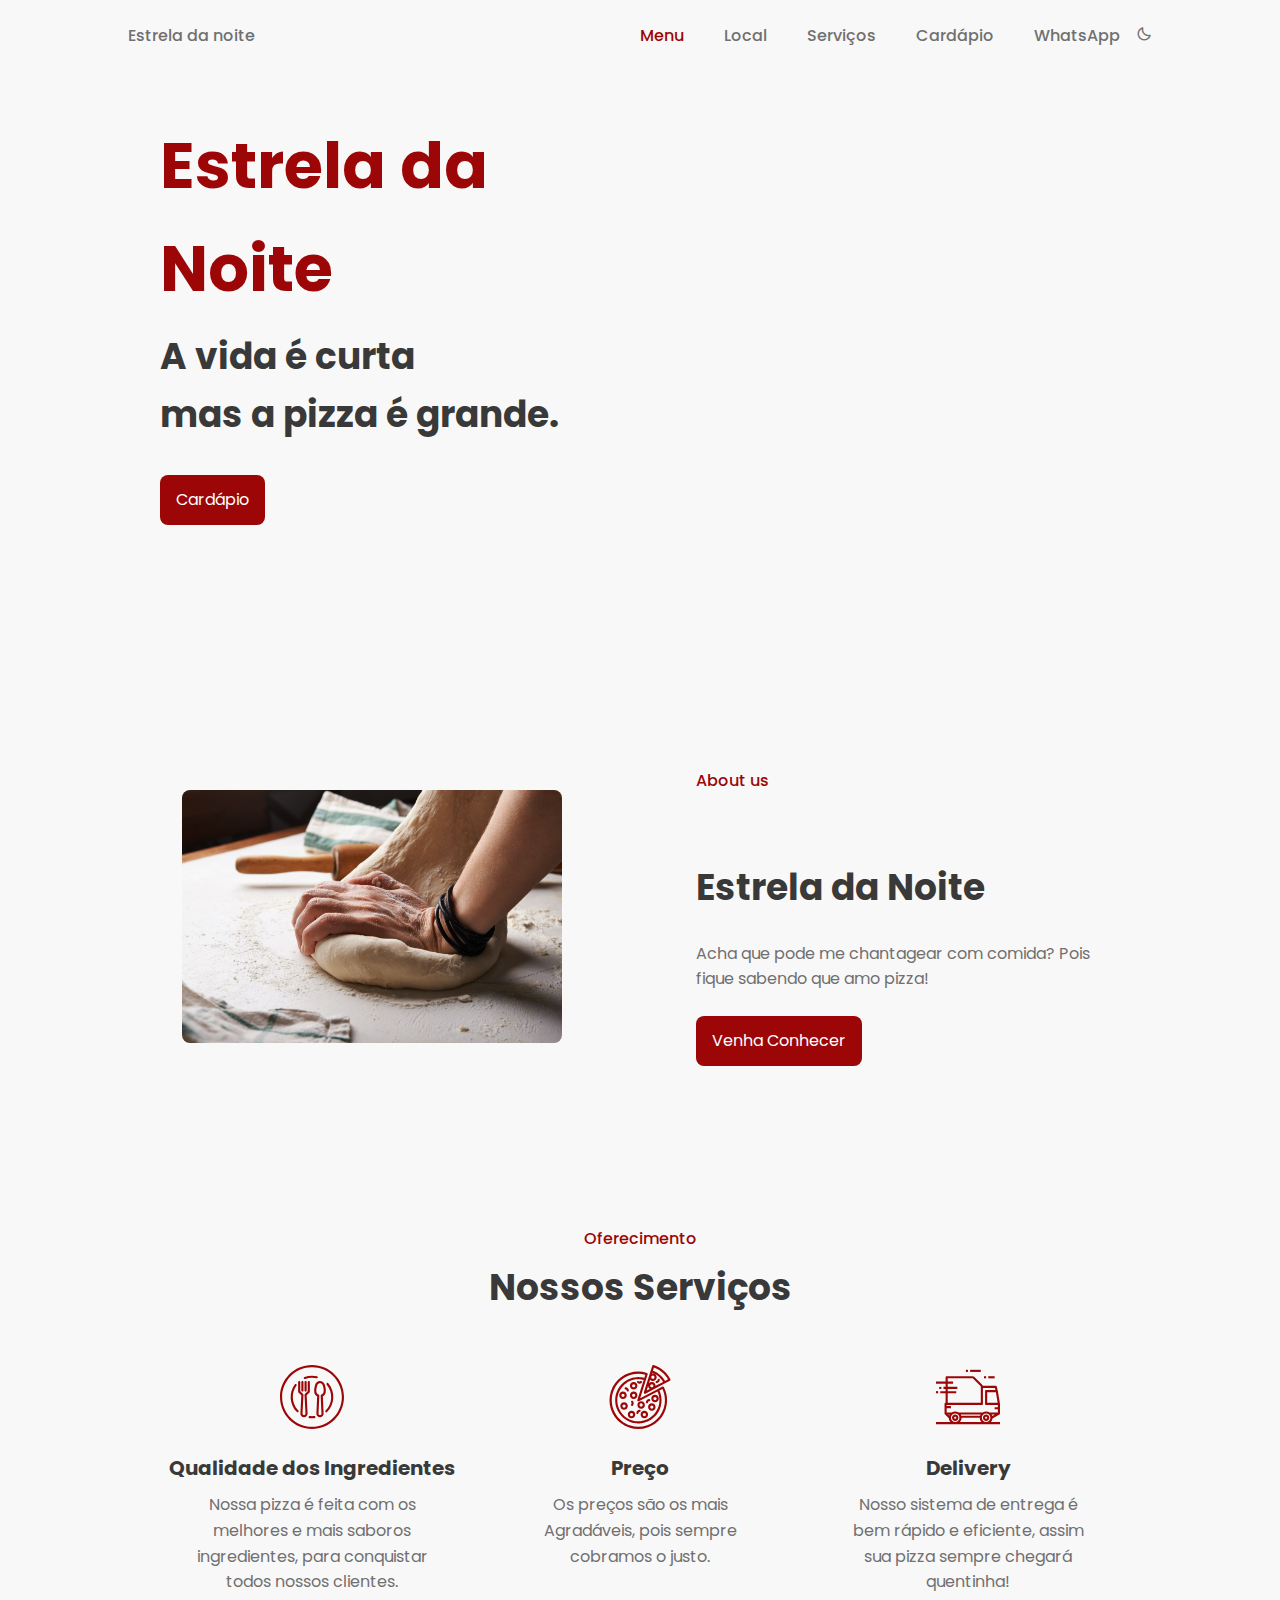
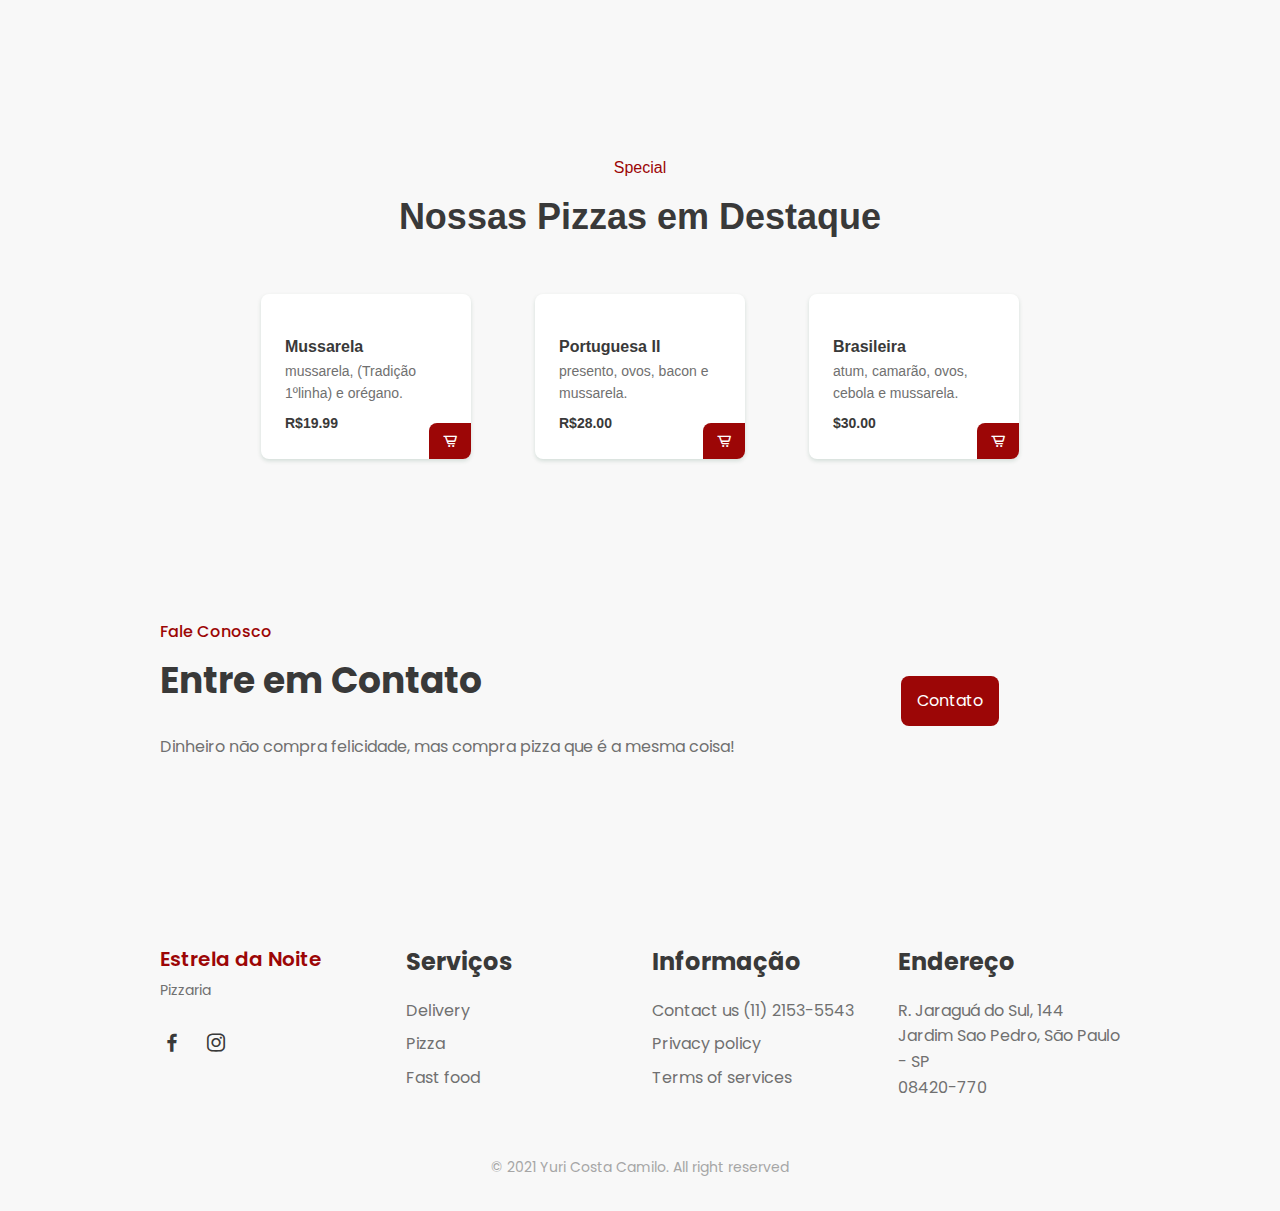
==== index.html @ 84c0f7bd "estrela da noite" ====
<!DOCTYPE html>
<html lang="en">
    <head>
        <meta charset="UTF-8">
        <meta name="viewport" content="width=device-width, initial-scale=1.0">

        <!--========== BOX ICONS ==========-->
        <link href='https://cdn.jsdelivr.net/npm/boxicons@2.0.5/css/boxicons.min.css' rel='stylesheet'>

        <!--========== CSS ==========-->
        <link rel="stylesheet" href="assets/css/styles.css">

        <title>ESTRELA DA NOITE</title>
    </head>
    <body>

        <!--========== SCROLL TOP ==========-->
        <a href="#" class="scrolltop" id="scroll-top">
            <i class='bx bx-chevron-up scrolltop__icon'></i>
        </a>

        <!--========== HEADER ==========-->
        <header class="l-header" id="header">
            <nav class="nav bd-container">
                <a href="#" class="nav__logo">Estrela da noite</a>

                <div class="nav__menu" id="nav-menu">
                    <ul class="nav__list">
                        <li class="nav__item"><a href="#home" class="nav__link active-link">Menu</a></li>
                        <li class="nav__item"><a href="#about" class="nav__link">Local</a></li>
                        <li class="nav__item"><a href="#services" class="nav__link">Serviços</a></li>
                        <li class="nav__item"><a href="test.html" class="nav__link">Cardápio</a></li>
                        <li class="nav__item"><a href="https://api.whatsapp.com/send?phone=5511951758131"  class="nav__link">WhatsApp</a></li>

                        <li><i class='bx bx-moon change-theme' id="theme-button"></i></li>
                    </ul>
                </div>

                <div class="nav__toggle" id="nav-toggle">
                    <i class='bx bx-menu'></i>
                </div>
            </nav>
        </header>

        <main class="l-main">
            <!--========== HOME ==========-->
            <section class="home" id="home">
                <div class="home__container bd-container bd-grid">
                    <div class="home__data">
                        <h1 class="home__title">Estrela da Noite</h1>
                        <h2 class="home__subtitle">A vida é curta <br> mas a pizza é grande.</h2>
                        <a href="test.html" class="button">Cardápio</a>
                    </div>
    
                    <img src="assets/img/pizza.png" alt="" class="home__img">
                </div>
            </section>
            
            <!--========== ABOUT ==========-->
            <section class="about section bd-container" id="about">
                <div class="about__container  bd-grid">
                    <div class="about__data">
                        <span class="section-subtitle about__initial">About us</span>
                        <h2 class="section-title about__initial"> <br> Estrela da Noite</h2>
                        <p class="about__description">Acha que pode me chantagear com comida? Pois fique sabendo que amo pizza! </p>
                        <a href="https://www.google.com/maps/uv?pb=!1s0x94ce6583e6c71ced%3A0x26e6084d7a72dfa0!3m1!7e115!4shttps%3A%2F%2Flh5.googleusercontent.com%2Fp%2FAF1QipOykYQM1sOw3Zblx2_3Pn8ycFoOfxrVxCK2W3Ly%3Dw284-h160-k-no!5sPIZZARIA%20ESTRELA%20DA%20NOITE%20-%20Pesquisa%20Google!15sCgIgAQ&imagekey=!1e10!2sAF1QipOykYQM1sOw3Zblx2_3Pn8ycFoOfxrVxCK2W3Ly&hl=pt-BR&sa=X&ved=2ahUKEwjW-K_fj5rxAhW8lZUCHYuRBH4QoiowCnoECDgQAw" class="button">Venha Conhecer</a>
                    </div>

                    <img src="assets/img/nadya-spetnitskaya-tOYiQxF9-Ys-unsplash.jpg" alt="" class="about__img">
                </div>
            </section>

            <!--========== SERVICES ==========-->
            <section class="services section bd-container" id="services">
                <span class="section-subtitle">Oferecimento</span>
                <h2 class="section-title">Nossos Serviços</h2>

                <div class="services__container  bd-grid">
                    <div class="services__content">
                        <svg class="services__img" xmlns="http://www.w3.org/2000/svg">
                            <path d="M45.3205 21.5702L44.6357 19.3163C43.7659 16.756 40.9852 15.3857 38.4249 
                            16.2556C36.9847 16.7449 35.8536 17.876 35.3643 19.3163L34.6795 21.5702C34.1032 
                            23.471 33.9823 25.4807 34.3264 27.4368C34.6403 29.0838 35.6859 30.4987 37.168 
                            31.2822L36.4011 48.4267C36.2984 49.3836 36.6088 50.339 37.2544 51.0528C38.6428 
                            52.5715 40.9996 52.6771 42.5183 51.2887C42.6004 51.2136 42.6791 51.135 42.7541 
                            51.0528C43.3853 50.3592 43.6952 49.4319 43.6075 48.4982L42.8363 31.28C44.3164 
                            30.4962 45.3603 29.0822 45.6736 27.4368C46.0177 25.4807 45.8968 23.471 45.3205 
                            21.5702ZM43.5723 27.0656C43.3413 28.2488 42.4981 29.2196 41.3589 29.6139C40.9265 
                            29.7764 40.648 30.1988 40.6688 30.6603L41.4795 48.6667C41.5168 49.0199 41.4003 
                            49.372 41.1595 49.6331C40.5172 50.269 39.4828 50.269 38.8405 49.6331C38.5877 
                            49.351 38.4729 48.9712 38.5269 48.5963L39.3312 30.6603C39.352 30.1988 39.0735 
                            29.7764 38.6411 29.6139C37.5019 29.2196 36.6587 28.2488 36.4277 27.0656C36.1424 
                            25.4416 36.2429 23.7732 36.7211 22.1952L37.4059 19.9403C37.9357 18.5076 39.5267 
                            17.7758 40.9595 18.3056C41.7169 18.5858 42.314 19.183 42.5941 19.9403L43.2789 
                            22.1952C43.7565 23.7734 43.8571 25.4416 43.5723 27.0656Z"/>
                            <path d="M28.8 16C28.2109 16 27.7333 16.4776 27.7333 17.0667V26.2251L24.8459 
                            29.1125C24.6323 29.3253 24.5187 29.6188 24.5333 29.92L25.4667 48.5867C25.4889 
                            48.9892 25.3428 49.3829 25.0635 49.6736C24.4796 50.2627 23.5287 50.2669 22.9395 
                            49.6829C22.9363 49.6799 22.9332 49.6767 22.9301 49.6736C22.6507 49.3829 22.5047 
                            48.9892 22.5269 48.5867L23.4667 29.92C23.4816 29.6189 23.3684 29.3256 23.1552 
                            29.1125L20.2667 26.2251V17.0667C20.2667 16.4776 19.7891 16 19.2 16C18.6109 
                            16 18.1333 16.4776 18.1333 17.0667V26.6667C18.1333 26.9496 18.2459 27.2208 
                            18.4459 27.4208L21.3109 30.2869L20.4011 48.4832C20.3043 50.4708 21.8371 
                            52.1607 23.8247 52.2575C25.8123 52.3543 27.5021 50.8215 27.5989 48.8339C27.6047 
                            48.7171 27.6047 48.6001 27.5989 48.4833L26.6891 30.2871L29.5541 27.4209C29.7541 
                            27.2209 29.8667 26.9497 29.8667 26.6668V17.0668C29.8667 16.4776 29.3891 16 28.8 16Z"/>
                            <path d="M22.4 16C21.8109 16 21.3333 16.4776 21.3333 17.0667V25.6C21.3333 26.1891 
                            21.8109 26.6667 22.4 26.6667C22.9891 26.6667 23.4667 26.1891 23.4667 25.6V17.0667C23.4667 
                            16.4776 22.9891 16 22.4 16Z"/>
                            <path d="M25.6 16C25.0109 16 24.5333 16.4776 24.5333 17.0667V25.6C24.5333 26.1891 
                            25.0109 26.6667 25.6 26.6667C26.1891 26.6667 26.6667 26.1891 26.6667 25.6V17.0667C26.6667 
                            16.4776 26.1891 16 25.6 16Z"/>
                            <path d="M32 0C14.3269 0 0 14.3269 0 32C0 49.6731 14.3269 64 32 64C49.6731 64 64 49.6731 
                            64 32C63.98 14.3352 49.6648 0.02 32 0ZM32 61.8667C15.5051 61.8667 2.13333 48.4949 
                            2.13333 32C2.13333 15.5051 15.5051 2.13333 32 2.13333C48.4949 2.13333 61.8667 
                            15.5051 61.8667 32C61.8479 48.4871 48.4871 61.8479 32 61.8667Z"/>
                            <path d="M35.4625 52.0229C35.4053 51.4367 34.8836 51.0077 34.2972 51.0649C34.2835 
                            51.0663 34.2697 51.0679 34.256 51.0697L34.2603 51.0687C32.7585 51.2431 31.2415 
                            51.2431 29.7397 51.0687C29.1544 51 28.6244 51.4188 28.5557 52.0041C28.4871 
                            52.5895 28.9059 53.1195 29.4912 53.1881C31.1567 53.3827 32.8391 53.3827 
                            34.5045 53.1881C35.0908 53.1311 35.5197 52.6093 35.4625 52.0229Z"/>
                            <path d="M48.32 18.2549C47.9414 17.8035 47.2686 17.7445 46.8173 18.1231C46.8158 
                            18.1243 46.8144 18.1257 46.8128 18.1269C46.3625 18.5066 46.3052 19.1794 46.6848 
                            19.6298C53.1161 27.2645 52.6241 38.5537 45.553 45.5999C45.1357 46.0158 45.1345 
                            46.6914 45.5504 47.1087C45.9662 47.5261 46.6418 47.5273 47.0592 47.1114C54.9174 
                            39.283 55.4654 26.7387 48.32 18.2549Z"/>
                            <path d="M24.851 14.0992C24.8505 14.0992 24.85 14.0991 24.8495 14.0991C24.8487 
                            14.0991 24.8478 14.0992 24.8469 14.0992H24.851Z"/>
                            <path d="M37.0315 11.263C32.8628 10.2639 28.4908 10.5324 24.4757 12.0342C23.9243 
                            12.2415 23.6455 12.8567 23.8528 13.408C24.0091 13.8236 24.4064 14.0987 24.8503 
                            14.0991C24.9779 14.0984 25.1043 14.0751 25.2235 14.0299C28.8392 12.6778 32.7763 
                            12.4363 36.5301 13.3366C37.1028 13.475 37.6792 13.1231 37.8176 12.5504C37.956 
                            11.9778 37.6041 11.4014 37.0315 11.263Z"/>
                            <path d="M18.3989 45.5466C14.8031 41.9569 12.7877 37.081 12.8 32C12.7895 
                            27.9405 14.0753 23.9837 16.4704 20.7061C16.8244 20.2352 16.7296 19.5665 
                            16.2587 19.2125C15.7877 18.8585 15.1191 18.9533 14.7651 19.4243C14.7588 
                            19.4327 14.7527 19.441 14.7467 19.4496C8.5796 27.928 9.48706 39.6308 
                            16.8875 47.057C17.3045 47.4744 17.9811 47.4746 18.3984 47.0576C18.8157 
                            46.6405 18.816 45.964 18.3989 45.5466Z"/>
                        </svg>
                        <h3 class="services__title">Qualidade dos Ingredientes</h3>
                        <p class="services__description">Nossa pizza é feita com os melhores e mais saboros ingredientes, para conquistar todos nossos clientes.</p>
                    </div>

                    <div class="services__content">
                        <svg class="services__img" xmlns="http://www.w3.org/2000/svg">
                            <g clip-path="url(#clip0)">
                            <path d="M55.82 22.0395C55.5475 21.5164 54.9027 21.3132 54.3795 21.5855L54.3794 
                            21.5857L49.4885 24.1283H49.481L32.1524 33.1455L38.0258 14.5397C38.0258 14.5323 
                            38.0343 14.5269 38.0364 14.5184L39.6917 9.24302C39.8672 8.68077 39.5542 8.08249 
                            38.9922 7.90602C23.9044 3.04166 7.72977 11.3293 2.86527 26.4172C-1.99923 41.5051 
                            6.28852 57.6796 21.3763 62.5441C21.4918 62.5813 21.6074 62.6178 21.7234 62.6535C24.5311 
                            63.5434 27.4587 63.9975 30.4042 64.0002C42.9131 63.965 53.9649 55.8488 57.7422 
                            43.9239C60.0541 36.6656 59.3619 28.7836 55.82 22.0395ZM29.3406 34.962C29.164 
                            35.5247 29.4769 36.1241 30.0396 36.3008C30.3091 36.3854 30.601 36.3598 30.8517 
                            36.2296L49.4682 26.5439C49.5504 26.7222 49.638 26.8984 49.7149 27.0778C49.8216 
                            27.3362 49.9284 27.5957 50.0352 27.8584C50.173 28.2183 50.2969 28.5814 50.4133 
                            28.9466C50.5019 29.2243 50.5884 29.503 50.6653 29.7828C50.7625 30.1405 50.8457 
                            30.5015 50.9237 30.8635C50.9867 31.1539 51.0508 31.4433 51.101 31.7349C51.1629 
                            32.0969 51.2078 32.46 51.2505 32.8241C51.2857 33.1178 51.3242 33.4104 51.3466 
                            33.7051C51.3744 34.0778 51.3808 34.4526 51.3882 34.8253C51.3946 35.1126 51.4085 
                            35.3988 51.4021 35.686C51.3946 36.0822 51.3605 36.4784 51.3306 36.8746C51.3092 
                            37.1394 51.2996 37.4086 51.2697 37.6691C51.2163 38.1219 51.1341 38.5725 51.0561 
                            39.0232C51.0187 39.2304 50.9953 39.4386 50.9493 39.6447C50.8084 40.3036 50.6386 
                            40.9603 50.4325 41.6118C48.7654 46.9422 45.0355 51.3845 40.074 53.9491C39.6361 
                            54.1776 39.1865 54.3687 38.738 54.5642C28.0956 59.2052 15.7058 54.3402 11.0648 
                            43.6977C7.01535 34.4119 10.1643 23.5587 18.5549 17.8822C19.2289 17.4217 19.9288 
                            17.0002 20.6512 16.62C21.2172 16.3252 21.7949 16.0658 22.3769 15.8255C22.4784 
                            15.7828 22.5798 15.74 22.6823 15.6995C23.2519 15.4767 23.8243 15.2783 24.3995 
                            15.1047C24.4977 15.0748 24.5981 15.0502 24.6974 15.0224C25.2613 14.8633 25.8283 
                            14.7245 26.4007 14.6145C26.4456 14.6059 26.4904 14.5942 26.5363 14.5857C27.1344 
                            14.4789 27.7377 14.3956 28.3432 14.3368L28.6956 14.3048C29.2936 14.2578 29.8938 
                            14.2322 30.495 14.2375C30.5879 14.2375 30.6797 14.2439 30.7716 14.2461C31.3109 
                            14.2567 31.8512 14.2909 32.3905 14.3443C32.5144 14.3561 32.6372 14.3657 32.7611 
                            14.3796C33.3569 14.4507 33.9522 14.5461 34.5466 14.6657C34.6715 14.6914 34.7965 14.7234 34.9214 
                            14.7512C35.1681 14.8067 35.4137 14.8804 35.6604 14.9445L29.3406 34.962ZM55.6993 43.2777C51.2801 
                            57.2726 36.3525 65.0352 22.3577 60.616C15.642 58.4955 10.0427 53.7957 6.79003 47.5492C-0.00601205
                            34.5574 5.01667 18.5164 18.0083 11.7204C23.9533 8.61056 30.8553 7.86704 37.3263 9.6392L36.3097 
                            12.8824C36.0897 12.8236 35.8675 12.7895 35.6465 12.7382C35.3261 12.6613 34.9983 12.5887 34.6726 
                            12.5246C34.2743 12.4488 33.877 12.3879 33.4776 12.3335C33.1412 12.2865 32.8059 12.2406 32.4695 
                            12.2096C32.0733 12.1722 31.6793 12.1541 31.2842 12.137C30.9457 12.1231 30.6082 12.1071 30.2707 
                            12.1071C29.8724 12.1071 29.4762 12.1306 29.079 12.153C28.7458 12.1712 28.4148 12.1829 28.0837 
                            12.216C27.6779 12.2555 27.2743 12.3228 26.8717 12.3826C26.5513 12.4307 26.2309 12.4702 25.917 
                            12.5321C25.4984 12.6154 25.084 12.7254 24.6686 12.8311C24.3728 12.9069 24.0749 12.9699 23.7812 
                            13.0575C23.338 13.1899 22.9013 13.3533 22.4634 13.5135C22.205 13.6075 21.9434 13.6854 21.6881 
                            13.7901C21.1542 14.0037 20.6363 14.2557 20.1173 14.512C19.9667 14.5867 19.8108 14.6444 19.6613 
                            14.7256C19.0408 15.0459 18.446 15.4037 17.864 15.7742C7.77422 22.2215 4.26621 35.2991 9.77477 
                            45.9303C9.78332 45.9474 9.78972 45.9645 9.79827 45.9805C9.81963 46.0211 9.84632 46.0574 9.86661 
                            46.0979C12.6976 51.506 17.5617 55.5673 23.3882 57.3877C23.4202 57.3983 23.4523 57.4037 23.4833 
                            57.4133C24.1154 57.6098 24.7519 57.7732 25.3916 57.9141C25.6222 57.9654 25.854 58.0049 26.0857 
                            58.0497C26.5395 58.1352 26.9945 58.2099 27.4505 58.2633C27.7046 58.2954 27.9577 58.3263 28.2119 
                            58.3509C28.6871 58.3957 29.1623 58.4224 29.6375 58.4374C29.8511 58.4449 30.0646 58.4609 30.2697 
                            58.462C30.3081 58.462 30.3466 58.462 30.385 58.462C30.9681 58.462 31.5501 58.4321 32.1299 
                            58.3872C32.3061 58.3733 32.4813 58.3573 32.6564 58.3391C33.2843 58.2772 33.9101 58.196 34.5306 
                            58.0818C34.6373 58.0626 34.7441 58.0359 34.8509 58.0145C35.4148 57.9077 35.9743 57.7668 36.5307 
                            57.6119C36.677 57.5713 36.8233 57.534 36.9685 57.4902C37.5836 57.3065 38.1913 57.094 38.7936 
                            56.858C38.9281 56.8046 39.0605 56.7512 39.194 56.6935C39.8241 56.4319 40.4488 56.1521 41.0607 
                            55.8392C46.5215 53.0152 50.6262 48.1245 52.4604 42.2568C52.4924 42.1564 52.5106 42.0539 52.5405 
                            41.9535C52.7274 41.3352 52.8961 40.7158 53.0296 40.0911C53.0819 39.8455 53.1107 39.5988 53.1545 
                            39.3521C53.2421 38.8673 53.3318 38.3835 53.3884 37.8966C53.4204 37.6189 53.429 37.3413 53.4514 
                            37.0626C53.4866 36.6066 53.5251 36.1516 53.5336 35.6967C53.54 35.402 53.524 35.1083 53.5187 
                            34.8136C53.5101 34.3768 53.5027 33.9401 53.4685 33.5044C53.445 33.1979 53.4023 32.8935 53.367 
                            32.5881C53.3168 32.1684 53.2666 31.7509 53.1951 31.3344C53.1396 31.014 53.068 30.7044 52.9997 
                            30.3893C52.9121 29.991 52.8224 29.5938 52.7146 29.1986C52.6249 28.8783 52.5213 28.5515 
                            52.4177 28.229C52.297 27.8552 52.1721 27.4815 52.0322 27.1141C51.9051 26.7788 51.7652 
                            26.4467 51.6221 26.1156C51.5399 25.9266 51.4758 25.7333 51.3882 25.5454L54.4007 
                            23.9777C57.2654 30.0137 57.7296 36.9125 55.6993 43.2777Z"/>
                            <path d="M62.4099 14.2524C58.9465 7.45084 52.8892 2.33112 45.6056 0.0494396C45.0432 -0.127563 44.4439 
                            0.184527 44.2665 0.74677L42.5888 6.06592L35.8686 27.366C35.7386 27.7788 35.8706 28.2291 36.2029 
                            28.5065C36.5352 28.7839 37.002 28.8333 37.385 28.6315L57.0448 18.2729L61.9571 15.6833C62.4744 
                            15.4107 62.6762 14.7729 62.4099 14.2524ZM44.8965 10.6002C45.7812 10.6002 46.4984 11.3174 46.4984 
                            12.202C46.4984 13.0866 45.7812 13.8038 44.8965 13.8038C44.0119 13.8038 43.2947 13.0866 43.2947 
                            12.202C43.2947 11.3174 44.0119 10.6002 44.8965 10.6002ZM38.6878 25.5314L40.1167 21.0003C40.1946 
                            22.1759 40.8244 23.2453 41.8146 23.8836L38.6878 25.5314ZM43.8287 22.3469C42.944 22.3469 42.2268 
                            21.6297 42.2268 20.7451C42.2268 19.8605 42.944 19.1433 43.8287 19.1433C44.7133 19.1433 45.4305 
                            19.8605 45.4305 20.7451C45.4305 21.6299 44.7133 22.3469 43.8287 22.3469ZM47.5673 20.8583C47.5673 
                            20.8188 47.5791 20.7825 47.5791 20.743C47.5884 18.6876 45.9297 17.0139 43.8744 17.0046C42.7351 16.9994 
                            41.6562 17.5164 40.9464 18.4075L42.1136 14.672C43.4742 16.2298 45.84 16.3897 47.3979 15.0292C48.9557 
                            13.6686 49.1156 11.3028 47.7551 9.74493C46.8342 8.69052 45.4021 8.23774 44.0424 8.57119L44.2944 
                            7.77561C44.4759 7.84289 44.6607 7.90482 44.8401 7.97744C45.0857 8.07675 45.3302 8.17714 45.5705 
                            8.28499C45.9379 8.44945 46.2967 8.62778 46.6523 8.81253C46.8744 8.92786 47.0997 9.03999 47.3176 
                            9.16386C47.6956 9.37744 48.0651 9.61024 48.425 9.84731C48.6022 9.96264 48.7849 10.0694 48.9589 
                            10.1912C49.4722 10.5472 49.9706 10.9269 50.454 11.3306L50.4945 11.3616C50.9858 11.777 51.4556 12.2159 
                            51.9052 12.6804C52.0494 12.8278 52.1829 12.988 52.3238 13.1396C52.6218 13.46 52.9154 13.79 53.1942 
                            14.1327C53.3501 14.325 53.4964 14.5257 53.6459 14.7244C53.8904 15.0447 54.1286 15.3758 54.355 15.7143C54.5002 
                            15.9279 54.6401 16.1553 54.7821 16.3796C54.8889 16.5494 54.9818 16.7266 55.0822 16.8996L47.5673 20.8583ZM56.9829 
                            15.8937C56.8654 15.6876 56.7287 15.4964 56.6049 15.2946C56.45 15.0415 56.2941 14.7884 56.1297 14.5471C55.883 
                            14.1765 55.6213 13.8188 55.3544 13.4653C55.1867 13.2421 55.0233 13.0147 54.8471 12.799C54.5428 12.4231 54.2203 
                            12.0664 53.8946 11.7118C53.7355 11.5399 53.5859 11.3594 53.4215 11.1918C52.9271 10.6877 52.4145 10.204 51.8763 
                            9.748L51.8602 9.73305C51.3167 9.27386 50.7486 8.8435 50.1634 8.43663C49.9722 8.30421 49.7704 8.18781 49.576 
                            8.06074C49.1724 7.79697 48.7655 7.53854 48.3448 7.3004C48.1034 7.16478 47.8546 7.04304 47.6079 6.91489C47.2139 
                            6.71093 46.8177 6.51337 46.4108 6.33076C46.1428 6.21222 45.8715 6.10223 45.5981 5.9933C45.3771 5.90467 45.1646 
                            5.80108 44.9403 5.71886L45.9783 2.42229C51.9362 4.55766 56.9208 8.77582 60.0125 14.2983L56.9829 15.8937Z"/>
                            <path d="M25.6746 17.0076C23.6103 17.0076 21.937 18.6809 21.937 20.7452C21.937 22.8094 23.6103 24.4828 25.6746 
                            24.4828C27.7388 24.4828 29.4122 22.8094 29.4122 20.7452C29.4122 18.6809 27.7388 17.0076 25.6746 17.0076ZM25.6746 
                            22.347C24.7899 22.347 24.0727 21.6298 24.0727 20.7452C24.0727 19.8606 24.7899 19.1433 25.6746 19.1433C26.5592 
                            19.1433 27.2764 19.8606 27.2764 20.7452C27.2764 21.6299 26.5592 22.347 25.6746 22.347Z"/>
                            <path d="M14.9957 26.6185C12.9315 26.6185 11.2581 28.2919 11.2581 30.3561C11.2581 32.4204 12.9315 34.0938 14.9957 
                            34.0938C17.0599 34.0938 18.7333 32.4204 18.7333 30.3561C18.7333 28.2919 17.0599 26.6185 14.9957 26.6185ZM14.9957 
                            31.958C14.1111 31.958 13.3938 31.2408 13.3938 30.3561C13.3938 29.4715 14.1111 28.7543 14.9957 28.7543C15.8803 
                            28.7543 16.5975 29.4715 16.5975 30.3561C16.5975 31.2409 15.8803 31.958 14.9957 31.958Z"/>
                            <path d="M25.6746 26.6185C23.6103 26.6185 21.937 28.2919 21.937 30.3561C21.937 32.4204 23.6103 34.0938 
                            25.6746 34.0938C27.7388 34.0938 29.4122 32.4204 29.4122 30.3561C29.4122 28.2919 27.7388 26.6185 25.6746 
                            26.6185ZM25.6746 31.958C24.7899 31.958 24.0727 31.2408 24.0727 30.3561C24.0727 29.4715 24.7899 28.7543 
                            25.6746 28.7543C26.5592 28.7543 27.2764 29.4715 27.2764 30.3561C27.2764 31.2409 26.5592 31.958 25.6746 31.958Z"/>
                            <path d="M36.3534 45.8406C34.2892 45.8406 32.6158 47.514 32.6158 49.5782C32.6158 51.6424 34.2892 53.3158 
                            36.3534 53.3158C38.4177 53.3158 40.0911 51.6424 40.0911 49.5782C40.0911 47.514 38.4177 45.8406 36.3534 
                            45.8406ZM36.3534 51.18C35.4688 51.18 34.7516 50.4628 34.7516 49.5782C34.7516 48.6936 35.4688 47.9764 
                            36.3534 47.9764C37.2381 47.9764 37.9553 48.6936 37.9553 49.5782C37.9553 50.4629 37.2381 51.18 36.3534 51.18Z"/>
                            <path d="M43.8287 38.3654C41.7644 38.3654 40.091 40.0387 40.091 42.103C40.091 44.1672 41.7644 45.8406 43.8287 
                            45.8406C45.8929 45.8406 47.5663 44.1672 47.5663 42.103C47.5663 40.0387 45.8929 38.3654 43.8287 38.3654ZM43.8287 
                            43.7048C42.944 43.7048 42.2268 42.9876 42.2268 42.103C42.2268 41.2184 42.944 40.5011 43.8287 40.5011C44.7133 
                            40.5011 45.4305 41.2184 45.4305 42.103C45.4305 42.9877 44.7133 43.7048 43.8287 43.7048Z"/>
                            <path d="M47.0323 29.8223C44.9681 29.8223 43.2947 31.4956 43.2947 33.5599C43.2947 35.6241 44.9681 37.2975 47.0323 
                            37.2975C49.0966 37.2975 50.7699 35.6241 50.7699 33.5599C50.7699 31.4956 49.0966 29.8223 47.0323 29.8223ZM47.0323 
                            35.1617C46.1477 35.1617 45.4305 34.4445 45.4305 33.5599C45.4305 32.6753 46.1477 31.958 47.0323 31.958C47.9169 
                            31.958 48.6342 32.6753 48.6342 33.5599C48.6342 34.4446 47.9169 35.1617 47.0323 35.1617Z"/>
                            <path d="M16.0636 37.2975C13.9993 37.2975 12.326 38.9709 12.326 41.0351C12.326 43.0993 13.9993 44.7727 16.0636 
                            44.7727C18.1278 44.7727 19.8012 43.0993 19.8012 41.0351C19.8012 38.9709 18.1278 37.2975 16.0636 37.2975ZM16.0636 
                            42.6369C15.179 42.6369 14.4617 41.9197 14.4617 41.0351C14.4617 40.1505 15.179 39.4333 16.0636 39.4333C16.9482 
                            39.4333 17.6654 40.1505 17.6654 41.0351C17.6654 41.9198 16.9482 42.6369 16.0636 42.6369Z"/>
                            <path d="M33.1498 36.2296C31.0856 36.2296 29.4122 37.903 29.4122 39.9672C29.4122 42.0314 31.0856 43.7048 33.1498 
                            43.7048C35.214 43.7048 36.8874 42.0314 36.8874 39.9672C36.8874 37.903 35.214 36.2296 33.1498 36.2296ZM33.1498 
                            41.5691C32.2652 41.5691 31.5479 40.8518 31.5479 39.9672C31.5479 39.0826 32.2652 38.3654 33.1498 38.3654C34.0344 
                            38.3654 34.7516 39.0826 34.7516 39.9672C34.7516 40.852 34.0344 41.5691 33.1498 41.5691Z"/>
                            <path d="M23.5388 45.8406C21.4746 45.8406 19.8012 47.514 19.8012 49.5782C19.8012 51.6424 21.4746 53.3158 23.5388 
                            53.3158C25.603 53.3158 27.2764 51.6424 27.2764 49.5782C27.2764 47.514 25.603 45.8406 23.5388 45.8406ZM23.5388 
                            51.18C22.6542 51.18 21.937 50.4628 21.937 49.5782C21.937 48.6936 22.6542 47.9764 23.5388 47.9764C24.4234 
                            47.9764 25.1406 48.6936 25.1406 49.5782C25.1406 50.4629 24.4234 51.18 23.5388 51.18Z"/>
                            <path d="M17.6654 22.347C17.0757 22.347 16.5975 22.8252 16.5975 23.4149C16.5975 24.0047 17.0757 24.4828 17.6654 
                            24.4828C18.2551 24.4828 18.7333 24.961 18.7333 25.5507C18.7333 26.1405 19.2114 26.6186 19.8012 26.6186C20.3909 
                            26.6186 20.8691 26.1405 20.8691 25.5507C20.8691 23.7815 19.4348 22.347 17.6654 22.347Z"/>
                            <path d="M31.5479 44.7727C29.7786 44.7727 28.3443 46.207 28.3443 47.9764C28.3443 48.5661 28.8224 49.0443 29.4122 
                            49.0443C30.0019 49.0443 30.4801 48.5661 30.4801 47.9764C30.4801 47.3866 30.9582 46.9085 31.5479 46.9085C32.1377 
                            46.9085 32.6158 46.4303 32.6158 45.8406C32.6158 45.2509 32.1377 44.7727 31.5479 44.7727Z"/>
                            <path d="M33.8135 16.252C33.3962 15.835 32.72 15.8353 32.303 16.2526C31.8806 16.6564 31.2153 16.6564 30.793 
                            16.2526C30.3759 15.8353 29.6997 15.835 29.2824 16.252C28.8651 16.6691 28.8649 17.3453 29.2819 17.7626C30.5327 
                            19.0141 32.561 19.0147 33.8126 17.764C33.8131 17.7635 33.8135 17.7631 33.814 17.7626C34.231 17.3453 34.2308 
                            16.6691 33.8135 16.252Z"/>
                            <path d="M41.1589 34.0938C39.3896 34.0938 37.9553 35.528 37.9553 37.2974C37.9553 37.8871 38.4334 38.3653 39.0232 
                            38.3653C39.6129 38.3653 40.0911 37.8871 40.0911 37.2974C40.0911 36.7077 40.5692 36.2295 41.1589 36.2295C41.7487 
                            36.2295 42.2268 35.7514 42.2268 35.1616C42.2268 34.5719 41.7487 34.0938 41.1589 34.0938Z"/>
                            <path d="M24.8292 36.0997C24.8287 36.0992 24.8283 36.0988 24.8277 36.0982C24.4105 35.6812 23.7342 35.6815 23.3172 
                            36.0988C22.9002 36.516 22.9005 37.1923 23.3177 37.6093C23.7346 38.0263 23.7346 38.7023 23.3177 39.1193C22.9002 
                            39.5358 22.8993 40.212 23.3159 40.6295C23.3161 40.6298 23.3164 40.6301 23.3167 40.6303C23.7334 41.0476 24.4097 
                            41.048 24.8269 40.6311C24.8272 40.6309 24.8275 40.6306 24.8277 40.6303C26.0793 39.3797 26.0798 37.3513 24.8292 
                            36.0997Z"/>
                            <path d="M50.7699 13.804C50.1802 13.804 49.702 14.2821 49.702 14.8718C49.702 15.4616 49.2239 15.9397 48.6342 
                            15.9397C48.0444 15.9397 47.5663 16.4179 47.5663 17.0076C47.5663 17.5974 48.0444 18.0755 48.6342 18.0755C50.4035 
                            18.0755 51.8378 16.6412 51.8378 14.8718C51.8378 14.2821 51.3597 13.804 50.7699 13.804Z"/>
                            </g>
                            <defs>
                            <clipPath id="clip0">
                            <rect width="64" height="64" fill="white"/>
                            </clipPath>
                            </defs>
                        </svg>
                        <h3 class="services__title">Preço</h3>
                        <p class="services__description">Os preços são os mais Agradáveis, pois sempre cobramos o justo. </p>
                    </div>

                    <div class="services__content">
                        <svg class="services__img" xmlns="http://www.w3.org/2000/svg">
                            <g clip-path="url(#clip0)">
                            <path d="M19.1978 49.6016C17.4308 49.6016 15.9981 51.0342 15.9981 52.8012C15.9981 54.5682 17.4308 
                            56.0008 19.1978 56.0008C20.9648 56.0008 22.3974 54.5682 22.3974 52.8012C22.3974 51.0342 20.9648 
                            49.6016 19.1978 49.6016ZM19.1978 53.8677C18.6088 53.8677 18.1312 53.3902 18.1312 52.8012C18.1312 
                            52.2122 18.6088 51.7347 19.1978 51.7347C19.7868 51.7347 20.2643 52.2122 20.2643 52.8012C20.2643 
                            53.3902 19.7868 53.8677 19.1978 53.8677Z"/>
                            <path d="M50.1275 49.6016C48.3605 49.6016 46.9279 51.0342 46.9279 52.8012C46.9279 54.5682 48.3605 
                            56.0008 50.1275 56.0008C51.8945 56.0008 53.3271 54.5682 53.3271 52.8012C53.3271 51.0342 51.8945 
                            49.6016 50.1275 49.6016ZM50.1275 53.8677C49.5385 53.8677 49.0609 53.3902 49.0609 52.8012C49.0609 
                            52.2122 49.5385 51.7347 50.1275 51.7347C50.7165 51.7347 51.194 52.2122 51.194 52.8012C51.194 
                            53.3902 50.7165 53.8677 50.1275 53.8677Z"/>
                            <path d="M3.19962 21.8715H5.3327V24.0045H3.19962V21.8715Z"/>
                            <path d="M0 26.1377H2.13308V28.2708H0V26.1377Z"/>
                            <path d="M52.2606 11.2061H58.6598V13.3391H52.2606V11.2061Z"/>
                            <path d="M47.9944 11.2061H50.1275V13.3391H47.9944V11.2061Z"/>
                            <path d="M34.1294 4.80676H44.7948V6.93985H34.1294V4.80676Z"/>
                            <path d="M29.8632 4.80676H31.9963V6.93985H29.8632V4.80676Z"/>
                            <path d="M63.9925 59.2005V57.0674H54.8842C55.7935 56.0607 56.3575 54.7906 56.495 53.4412L63.4593 
                            49.461C63.5087 49.4266 63.5556 49.3886 63.5988 49.3469C63.6363 49.3214 63.6723 49.2928 63.7056 
                            49.2626C63.7858 49.1777 63.8514 49.0798 63.8998 48.9735C63.905 48.9636 63.9123 48.9574 63.917 
                            48.948C63.9655 48.8272 63.9915 48.6986 63.9936 48.5684C63.9936 48.5564 63.9998 48.547 63.9998 
                            48.535V38.9362C63.9951 38.9049 63.9889 38.8742 63.9806 38.8435C63.9821 38.8159 63.9821 38.7877 
                            63.9806 38.7601L61.8475 25.9616C61.8428 25.946 61.8371 25.9299 61.8308 25.9148C61.8308 25.9033 
                            61.8308 25.8903 61.8308 25.8788L60.7643 21.6127C60.645 21.1367 60.2169 20.8034 59.7264 20.8049H46.7893C46.6446 
                            20.2852 46.3696 19.8103 45.9905 19.4259L38.708 12.1435C38.1096 11.5414 37.2951 11.204 36.4457 
                            11.2061H10.6654C10.0764 11.2061 9.59888 11.6836 9.59888 12.2726V16.5388H0V18.6719H9.59888V21.8715H7.4658V24.0046H9.59888V26.1377H4.26617V28.2707H9.59888V37.8696C9.00989 
                            37.8696 8.53234 38.3472 8.53234 38.9362V48.535C8.53234 48.5574 8.54432 48.5767 8.54536 48.6001C8.55161 
                            48.6965 8.57088 48.7918 8.60264 48.8829C8.61254 48.9168 8.62451 48.9501 8.63805 48.9829C8.68805 49.0949 
                            8.75679 49.1969 8.84168 49.285L12.8178 53.2611C12.9198 54.6749 13.4911 56.0149 14.441 57.0674H0V59.2005H63.9925ZM44.1016 50.6681H25.2236C25.0929 
                            50.2984 24.9278 49.9411 24.731 49.6016H44.5943C44.3974 49.9411 44.2323 50.2984 44.1016 50.6681ZM25.597 
                            52.8012H43.7282C43.7288 54.3776 44.3141 55.8977 45.3708 57.0674H23.9545C25.0111 55.8977 25.5965 54.3776 
                            25.597 52.8012ZM45.8613 52.8012C45.8613 50.4452 47.7715 48.535 50.1275 48.535C52.4835 48.535 54.3937 
                            50.4452 54.3937 52.8012C54.3937 55.1572 52.4835 57.0674 50.1275 57.0674C47.7715 57.0674 45.8613 55.1572 45.8613 
                            52.8012ZM56.2898 51.0946C56.145 50.5723 55.9336 50.0703 55.6607 49.6016H58.9093L56.2898 51.0946ZM61.6662 
                            37.8696H51.194V27.2042H59.8894L61.6662 37.8696ZM59.4269 25.0711H50.1275C49.5385 25.0711 49.0609 25.5487 
                            49.0609 26.1377V38.9362C49.0609 39.5252 49.5385 40.0027 50.1275 40.0027H61.8595V42.1358H58.6598V44.2689H61.8595V47.4685H53.6578C51.519 
                            46.0463 48.736 46.0463 46.5972 47.4685H22.7281C20.5893 46.0463 17.8063 46.0463 15.6674 
                            47.4685H10.6654V43.2023H14.9316V41.0692H10.6654V40.0027H45.8613C46.4503 40.0027 46.9279 
                            39.5252 46.9279 38.9362V22.938H58.8937L59.4269 25.0711ZM11.732 28.2707H20.2643V26.1377H11.732V24.0046H21.3308V21.8715H11.732V18.6719H17.0647V16.5388H11.732V13.3391H36.4457C36.7285 
                            13.3402 36.9993 13.4527 37.1998 13.6516L44.4823 20.9341C44.6828 21.1341 44.7948 21.4059 44.7948 21.6892V37.8696H11.732V28.2707ZM13.6646 
                            49.6016C13.4766 49.9255 13.3177 50.2661 13.1901 50.6181L12.1736 49.6016H13.6646ZM14.9316 
                            52.8012C14.9316 50.4452 16.8418 48.535 19.1978 48.535C21.5537 48.535 23.4639 50.4452 23.4639 
                            52.8012C23.4639 55.1572 21.5537 57.0674 19.1978 57.0674C16.8418 57.0674 14.9316 55.1572 14.9316 52.8012Z"/>
                                </g>
                                <defs>
                                <clipPath id="clip0">
                                <rect width="64" height="64" fill="white"/>
                                </clipPath>
                                </defs>
                        </svg>
                        <h3 class="services__title">Delivery</h3>
                        <p class="services__description">Nosso sistema de entrega é bem rápido e eficiente, assim sua pizza sempre chegará quentinha!</p>
                    </div>
                </div>
            </section>

            <!--========== MENU ==========-->
            <section class="menu section bd-container" id="menu">
                <span class="section-subtitle">Special</span>
                <h2 class="section-title">Nossas Pizzas em Destaque</h2>

                <div class="menu__container bd-grid">
                    <div class="menu__content">
                        <img src="assets/img/plate1.png" alt="" class="menu__img">
                        <h3 class="menu__name">Mussarela</h3>
                        <span class="menu__detail">mussarela, (Tradição 1ºlinha) e orégano.</span>
                        <span class="menu__preci">R$19.99</span>
                        <a href="https://api.whatsapp.com/send?phone=5511951758131" class="button menu__button"><i class='bx bx-cart-alt'></i></a>
                    </div>

                    <div class="menu__content">
                        <img src="assets/img/plate2.png" alt="" class="menu__img">
                        <h3 class="menu__name">Portuguesa II</h3>
                        <span class="menu__detail">presento, ovos, bacon e mussarela.</span>
                        <span class="menu__preci">R$28.00</span>
                        <a href="https://api.whatsapp.com/send?phone=5511951758131" class="button menu__button"><i class='bx bx-cart-alt'></i></a>
                    </div>
                    
                    <div class="menu__content">
                        <img src="assets/img/plate3.png" alt="" class="menu__img">
                        <h3 class="menu__name">Brasileira</h3>
                        <span class="menu__detail">atum, camarão, ovos, cebola e mussarela.</span>
                        <span class="menu__preci">$30.00</span>
                        <a href="https://api.whatsapp.com/send?phone=5511951758131" class="button menu__button"><i class='bx bx-cart-alt'></i></a>
                    </div>
                </div>
            </section>

          
            <!--========== CONTACT US ==========-->
            <section class="contact section bd-container" id="contact">
                <div class="contact__container bd-grid">
                    <div class="contact__data">
                        <span class="section-subtitle contact__initial">Fale Conosco</span>
                        <h2 class="section-title contact__initial">Entre em Contato</h2>
                        <p class="contact__description">Dinheiro não compra felicidade, mas compra pizza que é a mesma coisa! </p>
                    </div>

                    <div class="contact__button">
                        <a href="https://api.whatsapp.com/send?phone=5511951758131" class="button">Contato</a>
                    </div>
                </div>
            </section>
        </main>

        <!--========== FOOTER ==========-->
        <footer class="footer section bd-container">
            <div class="footer__container bd-grid">
                <div class="footer__content">
                    <a href="#" class="footer__logo">Estrela da Noite</a>
                    <span class="footer__description">Pizzaria</span>
                    <div>
                        <a href="https://www.facebook.com/Pizzaria-estrela-da-noite-368341390445148/" class="footer__social"><i class='bx bxl-facebook'></i></a>
                        <a href="https://www.instagram.com/pizzaria_estrela_da_noite/" class="footer__social"><i class='bx bxl-instagram'></i></a>
                      
                    </div>
                </div>

                <div class="footer__content">
                    <h3 class="footer__title">Serviços</h3>
                    <ul>
                        <li><a href="#" class="footer__link">Delivery</a></li>
                        <li><a href="#" class="footer__link">Pizza</a></li>
                        <li><a href="#" class="footer__link">Fast food</a></li>
                    </ul>
                </div>

                <div class="footer__content">
                    <h3 class="footer__title">Informação</h3>
                    <ul>
                        <li><a href="#" class="footer__link">Contact us (11) 2153-5543 </a></li>
                        <li><a href="#" class="footer__link">Privacy policy</a></li>
                        <li><a href="#" class="footer__link">Terms of services</a></li>
                    </ul>
                </div>

                <div class="footer__content">
                    <h3 class="footer__title">Endereço</h3>
                    <ul>
                        <li>R. Jaraguá do Sul, 144</li>
                        <li>Jardim Sao Pedro, São Paulo - SP</li>
                        <li> 08420-770</li>
                    </ul>
                </div>
            </div>

            <p class="footer__copy">&#169; 2021 Yuri Costa Camilo. All right reserved</p>
        </footer>

        <!--========== SCROLL REVEAL ==========-->
        <script src="https://unpkg.com/scrollreveal"></script>

        <!--========== MAIN JS ==========-->
        <script src="assets/js/main.js"></script>
    </body>
</html>
---- assets/css/styles.css ----
/*===== GOOGLE FONTS =====*/
@import url("https://fonts.googleapis.com/css2?family=Poppins:wght@400;500;600&display=swap");

/*===== VARIABLES CSS =====*/
:root {
  --header-height: 3rem;

  /*========== Colors ==========*/
  --first-color: #9c0606;
  --first-color-alt: #c70d06;
  --title-color: #393939;
  --text-color: #707070;
  --text-color-light: #A6A6A6;
  --body-color: #f8f8f8;
  --container-color: #FFFFFF;

  /*========== Font and typography ==========*/
  --body-font: 'Poppins', sans-serif;
  --biggest-font-size: 2.25rem;
  --h1-font-size: 1.5rem;
  --h2-font-size: 1.25rem;
  --h3-font-size: 1rem;
  --normal-font-size: .938rem;
  --small-font-size: .813rem;
  --smaller-font-size: .75rem;

  /*========== Font weight ==========*/
  --font-medium: 500;
  --font-semi-bold: 600;

  /*========== Margenes ==========*/
  --mb-1: .5rem;
  --mb-2: 1rem;
  --mb-3: 1.5rem;
  --mb-4: 2rem;
  --mb-5: 2.5rem;
  --mb-6: 3rem;

  /*========== z index ==========*/
  --z-tooltip: 10;
  --z-fixed: 100;
}

@media screen and (min-width: 768px){
  :root{
    --biggest-font-size: 4rem;
    --h1-font-size: 2.25rem;
    --h2-font-size: 1.5rem;
    --h3-font-size: 1.25rem;
    --normal-font-size: 1rem;
    --small-font-size: .875rem;
    --smaller-font-size: .813rem;
  }
}

/*========== BASE ==========*/
*,::before,::after{
  box-sizing: border-box;
}

html{
  scroll-behavior: smooth;
}

/*========== Variables Dark theme ==========*/
body.dark-theme{
  --title-color: #F1F3F2;
  --text-color: #C7D1CC;
  --body-color: #1D2521;
  --container-color: #27302C;
}

/*========== Button Dark/Light ==========*/
.change-theme{
  position: absolute;
  right: 1rem;
  top: 1.8rem;
  color: var(--text-color);
  font-size: 1rem;
  cursor: pointer;
}

body{
  margin: var(--header-height) 0 0 0;
  font-family: var(--body-font);
  font-size: var(--normal-font-size);
  background-color: var(--body-color);
  color: var(--text-color);
  line-height: 1.6;
}

h1,h2,h3,p,ul{
  margin: 0;
}

ul{
  padding: 0;
  list-style: none;
}

a{
  text-decoration: none;
}

img{
  max-width: 100%;
  height: auto;
}

/*========== CLASS CSS ==========*/
.section{
  padding: 4rem 0 2rem;
}
.ca{
 display: flex;
 flex-wrap: wrap;
 margin: 0;
 justify-content: center;
 padding: 0;
 margin-top: 50px;
 
}

.section-title, .section-subtitle{
  text-align: center;
}

.section-title{
  font-size: var(--h1-font-size);
  color: var(--title-color);
  margin-bottom: var(--mb-3);
}

.section-subtitle{
  display: block;
  color: var(--first-color);
  font-weight: var(--font-medium);
  margin-bottom: var(--mb-1);
}

/*========== LAYOUT ==========*/
.bd-container{
  max-width: 960px;
  width: calc(100% - 2rem);
  margin-left: var(--mb-2);
  margin-right: var(--mb-2);
}

.bd-grid{
  display: grid;
  gap: 1.5rem;
}

.l-header{
  width: 100%;
  position: fixed;
  top: 0;
  left: 0;
  z-index: var(--z-fixed);
  background-color: var(--body-color);
}

/*========== NAV ==========*/
.nav{
  max-width: 1024px;
  height: var(--header-height);
  display: flex;
  justify-content: space-between;
  align-items: center;
}

@media screen and (max-width: 768px){
  .nav__menu{
    position: fixed;
    top: -100%;
    left: 0;
    width: 100%;
    padding: 1.5rem 0 1rem;
    text-align: center;
    background-color: var(--body-color);
    transition: .4s;
    box-shadow: 0 4px 4px rgba(0,0,0,.1);
    border-radius: 0 0 1rem 1rem;
    z-index: var(--z-fixed);
  }
}

.nav__item{
  margin-bottom: var(--mb-2);
}

.nav__link, .nav__logo, .nav__toggle{
  color: var(--text-color);
  font-weight: var(--font-medium);
}

.nav__logo:hover{
  color: var(--first-color);
}

.nav__link{
  transition: .3s;
}

.nav__link:hover{
  color: var(--first-color);
}

.nav__toggle{
  font-size: 1.3rem;
  cursor: pointer;
}

/* Show menu */
.show-menu{
  top: var(--header-height);
}

/* Active menu */
.active-link{
  color: var(--first-color);
}

/* Change background header */
.scroll-header{
  box-shadow: 0 2px 4px rgba(0,0,0,.1);
}

/* Scroll top */
.scrolltop{
  position: fixed;
  right: 1rem;
  bottom: -20%;
  display: flex;
  justify-content: center;
  align-items: center;
  padding: .3rem;
  background: rgba(6,156,84,.5);
  border-radius: .4rem;
  z-index: var(--z-tooltip);
  transition: .4s;
  visibility: hidden;
}

.scrolltop:hover{
  background-color: var(--first-color-alt);
}

.scrolltop__icon{
  font-size: 1.8rem;
  color: var(--body-color);
}

/* Show scrolltop */
.show-scroll{
  visibility: visible;
  bottom: 1.5rem;
}

/*========== HOME ==========*/
.home__container{
  height: calc(100vh - var(--header-height));
  align-content: center;
}

.home__title{
  font-size: var(--biggest-font-size);
  color: var(--first-color);
  margin-bottom: var(--mb-1);
}

.home__subtitle{
  font-size: var(--h1-font-size);
  color: var(--title-color);
  margin-bottom: var(--mb-4);
}

.home__img{
  width: 300px;
  justify-self: center;
}

/*========== BUTTONS ==========*/
.button{
  display: inline-block;
  background-color: var(--first-color);
  color: #FFF;
  padding: .75rem 1rem;
  border-radius: .5rem;
  transition: .3s;
}

.button:hover{
  background-color: var(--first-color-alt);
}

/*========== ABOUT ==========*/
.about__data{
  text-align: center;
}

.about__description{
  margin-bottom: var(--mb-3);
}

.about__img{
  width: 280px;
  border-radius: .5rem;
  justify-self: center;
}

/*========== SERVICES ==========*/
.services__container{
  row-gap: 2.5rem;
  grid-template-columns: repeat(auto-fit, minmax(220px, 1fr));
}

.services__content{
  text-align: center;
}

.services__img{
  width: 64px;
  height: 64px;
  fill: var(--first-color);
  margin-bottom: var(--mb-2);
}

.services__title{
  font-size: var(--h3-font-size);
  color: var(--title-color);
  margin-bottom: var(--mb-1);
}

.services__description{
  padding: 0 1.5rem;
}

/*========== MENU ==========*/
.menu__container{
  grid-template-columns: repeat(2, 1fr);
  justify-content: center;
}

.menu__content{
  position: relative;
  display: flex;
  flex-direction: column;
  background-color: var(--container-color);
  border-radius: .5rem;
  box-shadow: 0 2px 4px rgba(3,74,40,.15);
  padding: .75rem;
}

.menu__img{
  width: 100px;
  align-self: center;
  margin-bottom: var(--mb-2);
}

.menu__name, .menu__preci{
  font-weight: var(--font-semi-bold);
  color: var(--title-color);
}

.menu__name{
  font-size: var(--normal-font-size);
}

.menu__detail, .menu__preci{
  font-size: var(--small-font-size);
}

.menu__detail{
  margin-bottom: var(--mb-1);
}

.menu__button{
  position: absolute;
  bottom: 0;
  right: 0;
  display: flex;
  padding: .625rem .813rem;
  border-radius: .5rem 0 .5rem 0;
}

/*========== APP ==========*/
.app__data{
  text-align: center;
}

.app__description{
  margin-bottom: var(--mb-5);
}

.app__stores{
  margin-bottom: var(--mb-4);
}

.app__store{
  width: 120px;
  margin: 0 var(--mb-1);
}

.app__img{
  width: 230px;
  justify-self: center;
}

/*========== CONTACT ==========*/
.contact__container{
  text-align: center;
}

.contact__description{
  margin-bottom: var(--mb-3);
}

/*========== FOOTER ==========*/
.footer__container{
  grid-template-columns: repeat(auto-fit, minmax(220px, 1fr));
  row-gap: 2rem;
}

.footer__logo{
  font-size: var(--h3-font-size);
  color: var(--first-color);
  font-weight: var(--font-semi-bold);
}

.footer__description{
  display: block;
  font-size: var(--small-font-size);
  margin: .25rem 0 var(--mb-3);
}

.footer__social{
  font-size: 1.5rem;
  color: var(--title-color);
  margin-right: var(--mb-2);
}

.footer__title{
  font-size: var(--h2-font-size);
  color: var(--title-color);
  margin-bottom: var(--mb-2);
}

.footer__link{
  display: inline-block;
  color: var(--text-color);
  margin-bottom: var(--mb-1);
}

.footer__link:hover{
  color: var(--first-color);
}

.footer__copy{
  text-align: center;
  font-size: var(--small-font-size);
  color: var(--text-color-light);
  margin-top: 3.5rem;
}

.container {
  max-width: 1200px;
  margin: 0 auto;
  padding: 1.5em;
}

.menu {
  font-family: "Inter", sans-serif;
  font-size: 14px;
}

.menu-group-heading {
  margin: 0;
  padding-bottom: 1em;
  border-bottom: 2px solid #ccc;
}

.menu-group {
  display: grid;
  grid-template-columns: 1fr;
  gap: 1.5em;
  padding: 1.5em 0;
}

.menu-item {
  display: flex;
}

.menu-item-image {
  width: 80px;
  height: 80px;
  flex-shrink: 0;
  object-fit: cover;
  margin-right: 1.5em;
}

.menu-item-text {
  flex-grow: 1;
}

.menu-item-heading {
  display: flex;
  justify-content: space-between;
  margin: 0;
}

.menu-item-name {
  margin-right: 1.5em;
}

.menu-item-description {
  line-height: 1.6;
}

@media screen and (min-width: 992px) {
  .menu {
    font-size: 16px;
  }

  .menu-group {
    grid-template-columns: repeat(2, 1fr);
  }

  .menu-item-image {
    width: 125px;
    height: 125px;
  }
}

/*========== MEDIA QUERIES ==========*/
@media screen and (min-width: 576px){
  .home__container,
  .about__container,
  .app__container{
    grid-template-columns: repeat(2,1fr);
    align-items: center;
  }

  .about__data, .about__initial,
  .app__data, .app__initial,
  .contact__container, .contact__initial{
    text-align: initial;
  }

  .about__img, .app__img{
    width: 380px;
    order: -1;
  }

  .contact__container{
    grid-template-columns: 1.75fr 1fr;
    align-items: center;
  }
  .contact__button{
    justify-self: center;
  }
}

@media screen and (min-width: 768px){
  body{
    margin: 0;
  }

  .section{
    padding-top: 8rem;
  }

  .nav{
    height: calc(var(--header-height) + 1.5rem);
  }
  .nav__list{
    display: flex;
  }
  .nav__item{
    margin-left: var(--mb-5);
    margin-bottom: 0;
  }
  .nav__toggle{
    display: none;
  }

  .change-theme{
    position: initial;
    margin-left: var(--mb-2);
  }

  .home__container{
    height: 100vh;
    justify-items: center;
  }

  .services__container,
  .menu__container{
    margin-top: var(--mb-6);
  }

  .menu__container{
    grid-template-columns: repeat(3, 210px);
    column-gap: 4rem;
  }
  .menu__content{
    padding: 1.5rem;
  }
  .menu__img{
    width: 130px;
  }

  .app__store{
    margin: 0 var(--mb-1) 0 0;
  }
}

@media screen and (min-width: 960px){
  .bd-container{
    margin-left: auto;
    margin-right: auto;
  }

  .home__img{
    width: 500px;
  }

  .about__container,
  .app__container{
    column-gap: 7rem;
  }
}

/* For tall screens on mobiles y desktop*/
@media screen and (min-height: 721px) {
    .home__container {
        height: 640px;
    }
}
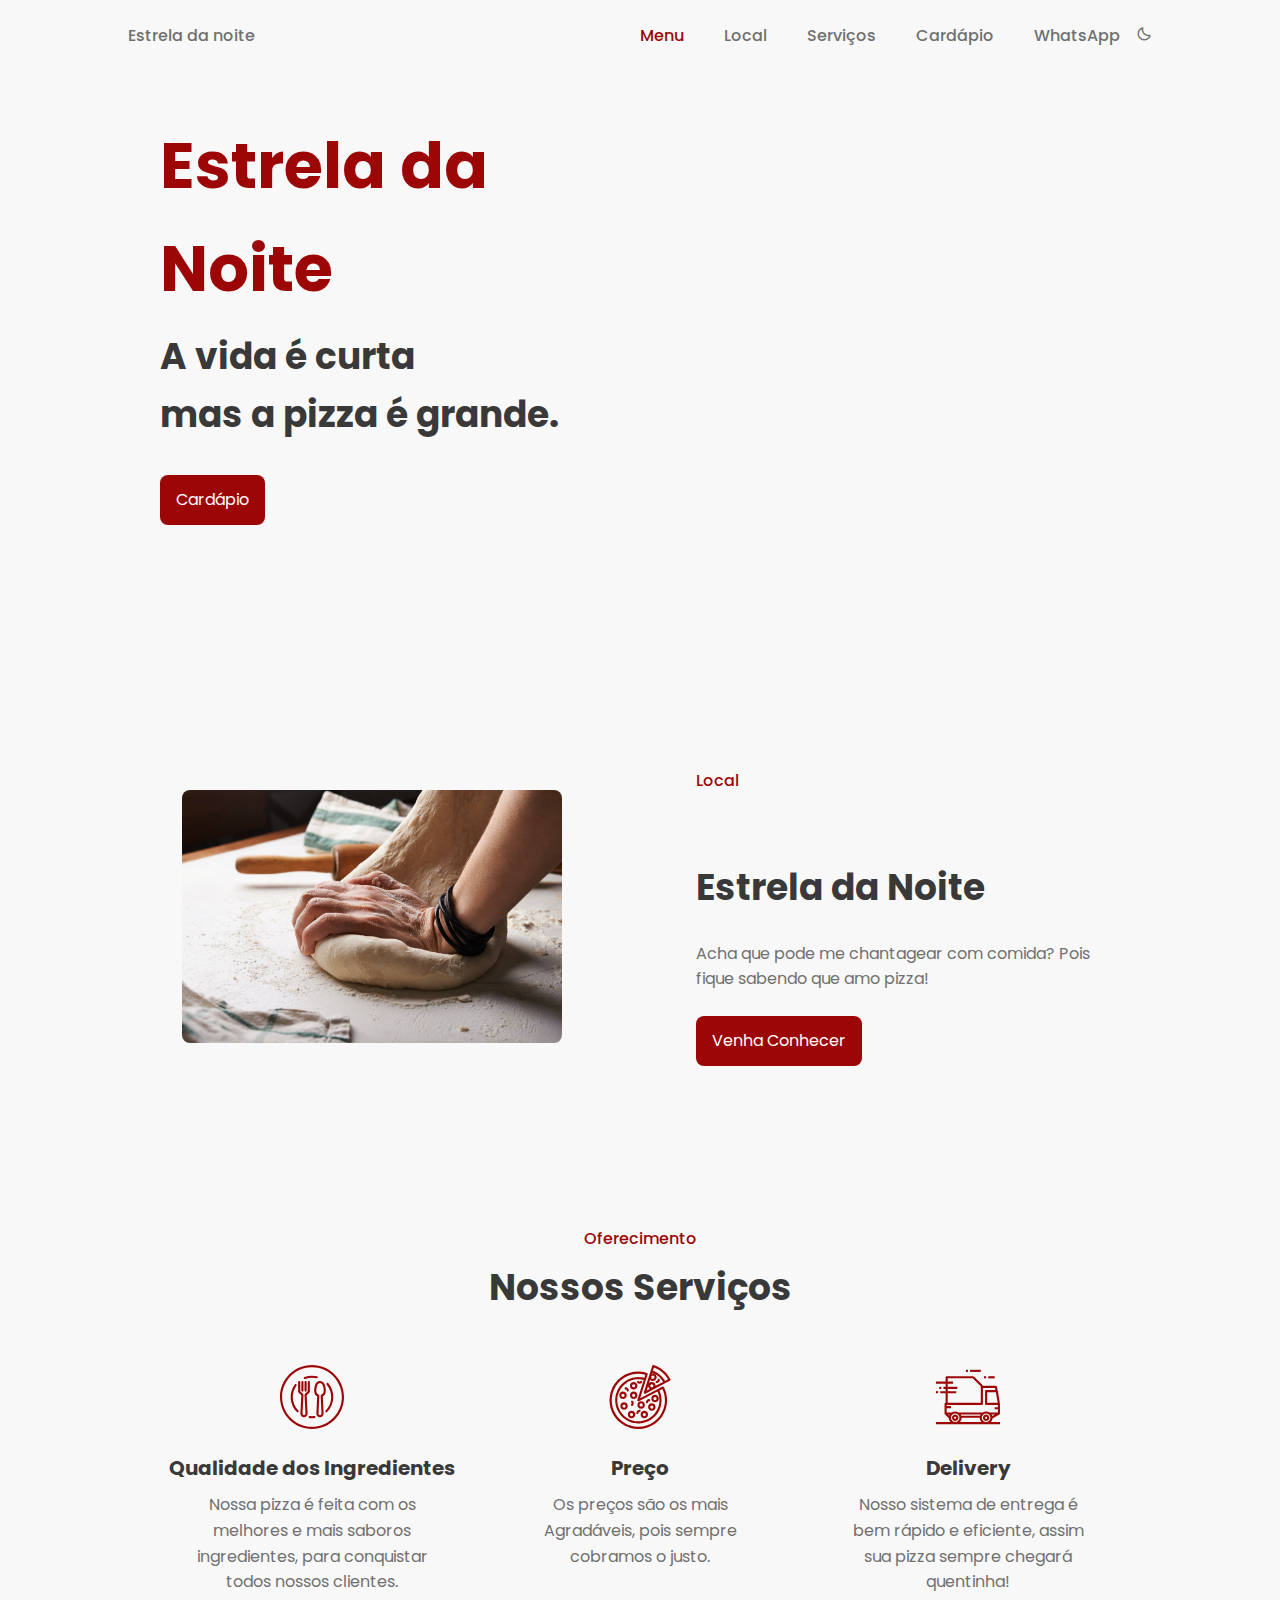
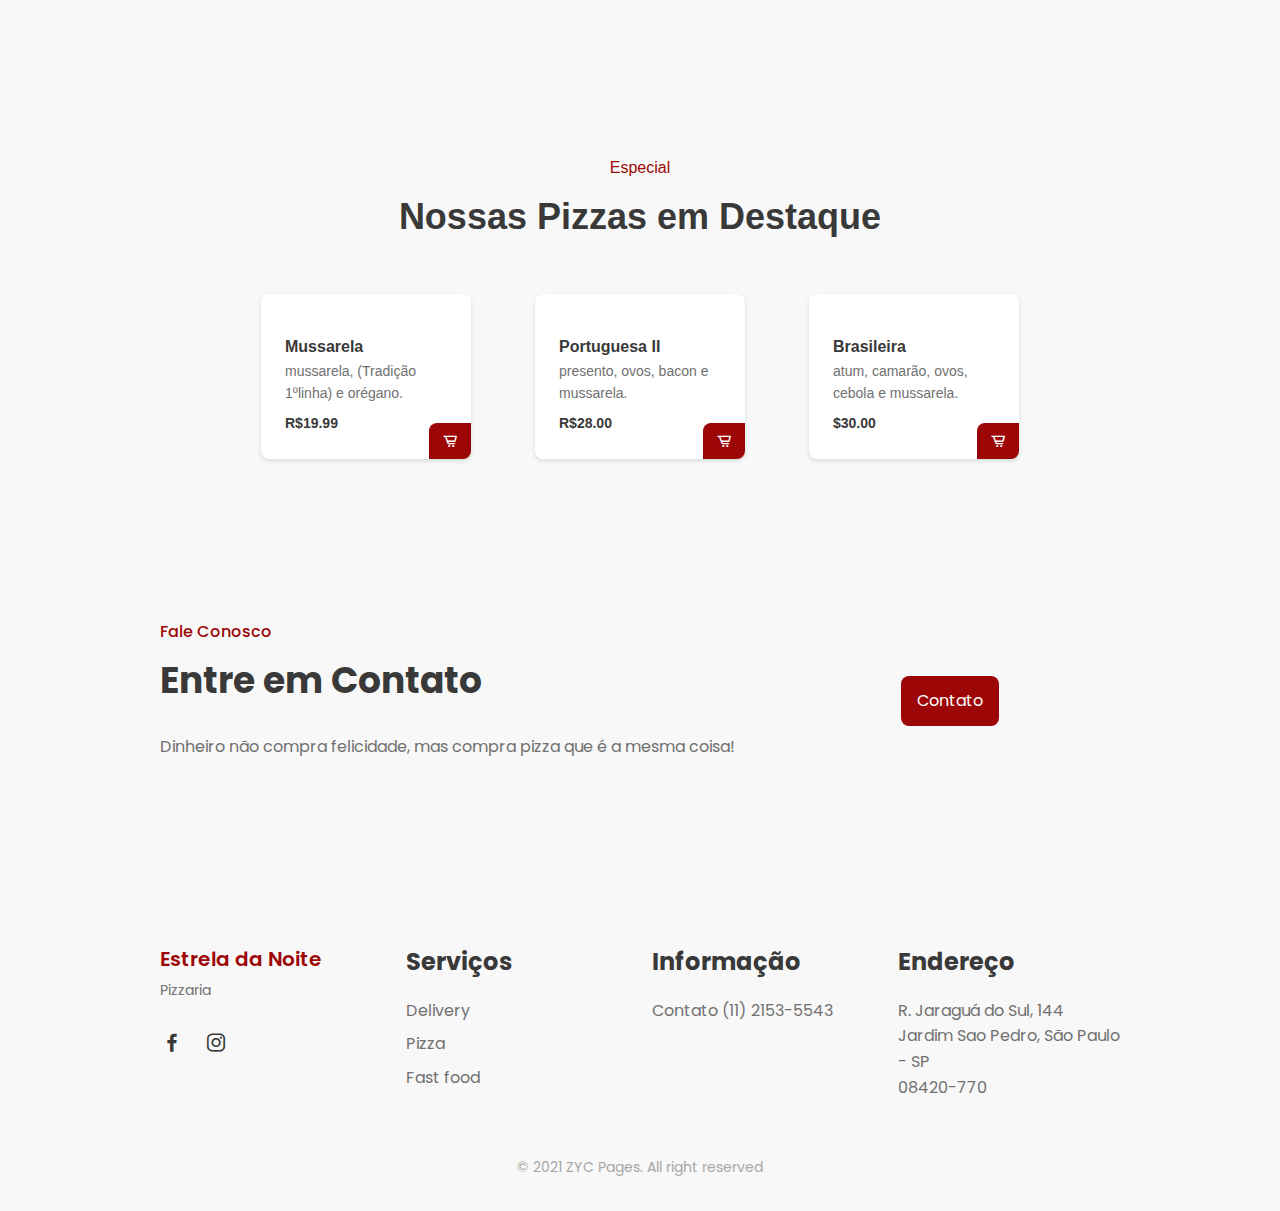
==== commit fe33b234: "up" ====
--- a/index.html
+++ b/index.html
@@ -56,11 +56,11 @@
                 </div>
             </section>
             
-            <!--========== ABOUT ==========-->
+            <!--========== Local ==========-->
             <section class="about section bd-container" id="about">
                 <div class="about__container  bd-grid">
                     <div class="about__data">
-                        <span class="section-subtitle about__initial">About us</span>
+                        <span class="section-subtitle about__initial">Local</span>
                         <h2 class="section-title about__initial"> <br> Estrela da Noite</h2>
                         <p class="about__description">Acha que pode me chantagear com comida? Pois fique sabendo que amo pizza! </p>
                         <a href="https://www.google.com/maps/uv?pb=!1s0x94ce6583e6c71ced%3A0x26e6084d7a72dfa0!3m1!7e115!4shttps%3A%2F%2Flh5.googleusercontent.com%2Fp%2FAF1QipOykYQM1sOw3Zblx2_3Pn8ycFoOfxrVxCK2W3Ly%3Dw284-h160-k-no!5sPIZZARIA%20ESTRELA%20DA%20NOITE%20-%20Pesquisa%20Google!15sCgIgAQ&imagekey=!1e10!2sAF1QipOykYQM1sOw3Zblx2_3Pn8ycFoOfxrVxCK2W3Ly&hl=pt-BR&sa=X&ved=2ahUKEwjW-K_fj5rxAhW8lZUCHYuRBH4QoiowCnoECDgQAw" class="button">Venha Conhecer</a>
@@ -359,7 +359,7 @@
 
             <!--========== MENU ==========-->
             <section class="menu section bd-container" id="menu">
-                <span class="section-subtitle">Special</span>
+                <span class="section-subtitle">Especial</span>
                 <h2 class="section-title">Nossas Pizzas em Destaque</h2>
 
                 <div class="menu__container bd-grid">
@@ -431,9 +431,8 @@
                 <div class="footer__content">
                     <h3 class="footer__title">Informação</h3>
                     <ul>
-                        <li><a href="#" class="footer__link">Contact us (11) 2153-5543 </a></li>
-                        <li><a href="#" class="footer__link">Privacy policy</a></li>
-                        <li><a href="#" class="footer__link">Terms of services</a></li>
+                        <li><a href="#" class="footer__link">Contato (11) 2153-5543 </a></li>
+                       
                     </ul>
                 </div>
 
@@ -447,7 +446,7 @@
                 </div>
             </div>
 
-            <p class="footer__copy">&#169; 2021 Yuri Costa Camilo. All right reserved</p>
+            <p class="footer__copy">&#169; 2021 ZYC Pages. All right reserved</p>
         </footer>
 
         <!--========== SCROLL REVEAL ==========-->
